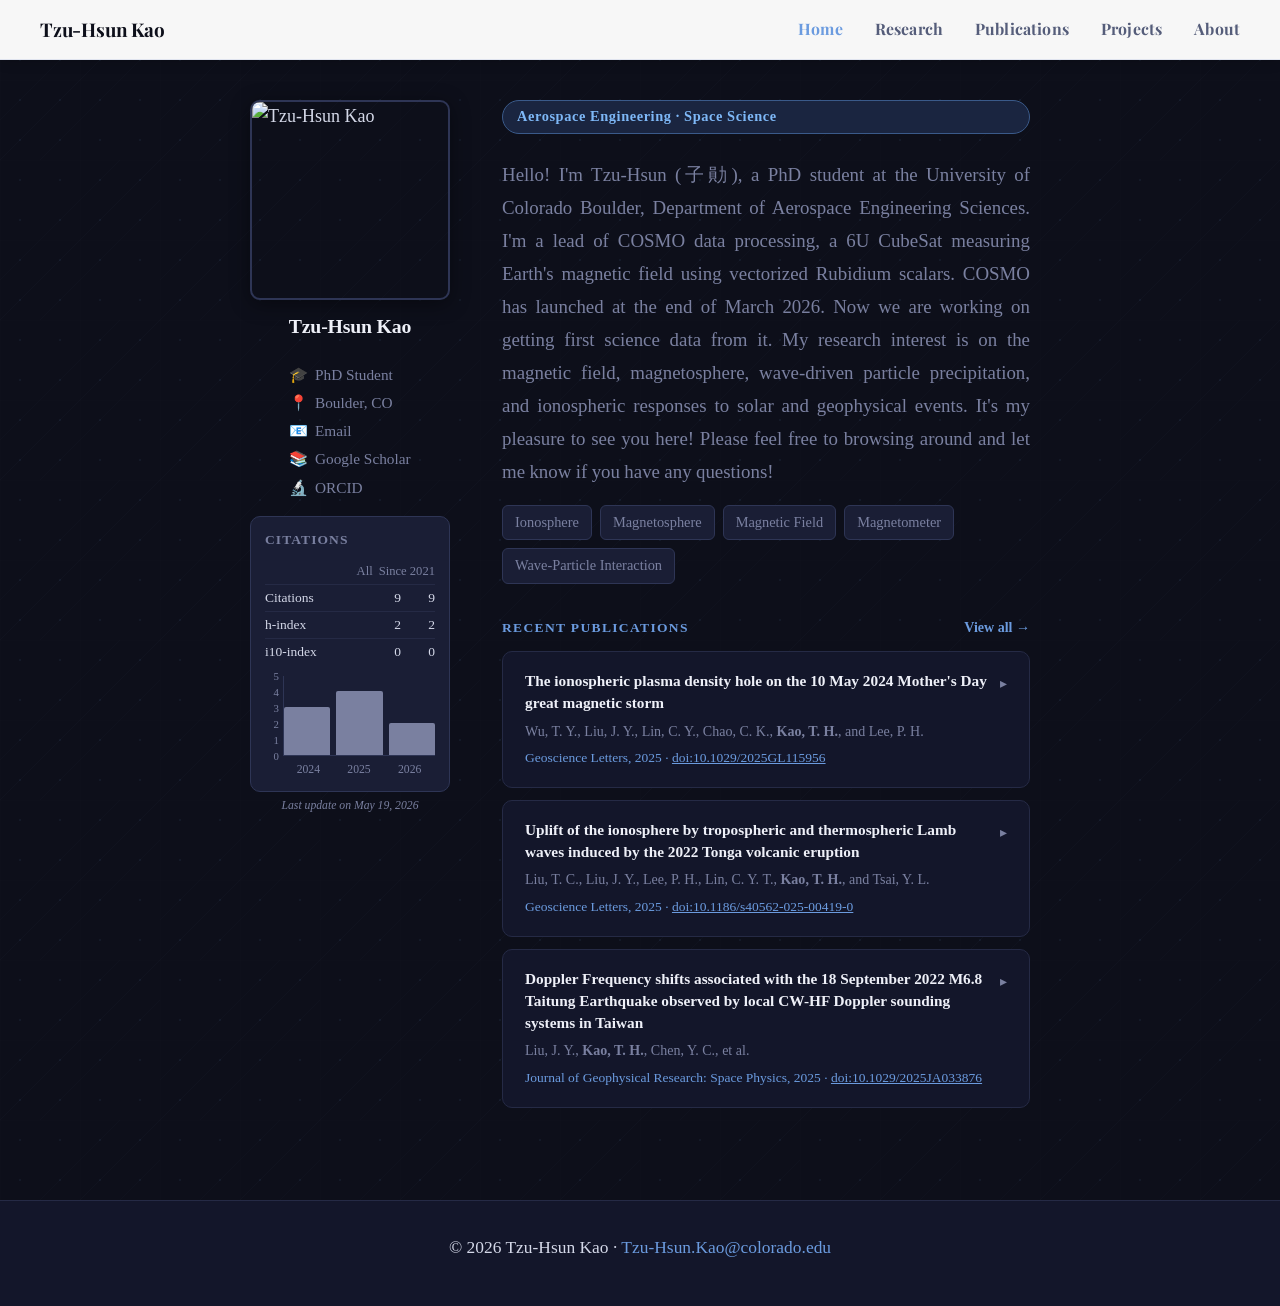
==== index.html @ e04cf37a "Initial website upload" ====
<!DOCTYPE html>
<html lang="en">
<head>
  <meta charset="UTF-8" />
  <meta name="viewport" content="width=device-width, initial-scale=1.0"/>
  <title>Tzu-Hsun Kao — Aerospace Engineering PhD Student</title>
  <link rel="preconnect" href="https://fonts.googleapis.com">
  <link rel="preconnect" href="https://fonts.gstatic.com" crossorigin>
  <link href="https://fonts.googleapis.com/css2?family=Playfair+Display:wght@700&display=swap" rel="stylesheet">
  <link rel="stylesheet" href="style.css" />
</head>
<body>

<nav>
  <a class="nav-logo" href="index.html">Tzu-Hsun Kao</a>
  <ul class="nav-links" id="nav-links">
    <li><a href="index.html" class="active">Home</a></li>
    <li><a href="research.html">Research</a></li>
    <li><a href="publications.html">Publications</a></li>
    <li><a href="projects.html">Projects</a></li>
    <li><a href="about.html">About</a></li>
  </ul>
  <button class="hamburger" id="hamburger" aria-label="Menu">
    <span></span><span></span><span></span>
  </button>
</nav>

<main>
  <section class="home-section">
    <div class="home-layout">
      <!-- Left: photo + name -->
      <div class="home-photo-col">
        <img src="Resources/pic.jpg" alt="Tzu-Hsun Kao" class="home-photo" />
        <h1 class="home-name">Tzu-Hsun Kao</h1>
        <div class="home-meta">
          <p class="home-position"><span class="meta-icon">🎓</span><span>PhD Student</span></p>
          <p class="home-position"><span class="meta-icon">📍</span><span>Boulder, CO</span></p>
          <p class="home-position"><span class="meta-icon">📧</span><a href="mailto:Tzu-Hsun.Kao@colorado.edu">Email</a></p>
          <p class="home-position"><span class="meta-icon">📚</span><a href="https://scholar.google.com.tw/citations?user=jrdIadQAAAAJ&hl=zh-TW&authuser=1" target="_blank">Google Scholar</a></p>
          <p class="home-position"><span class="meta-icon">🔬</span><a href="https://orcid.org/0000-0001-6592-4341" target="_blank">ORCID</a></p>
        </div>
        <!-- Citation stats -->
        <a href="https://scholar.google.com.tw/citations?user=jrdIadQAAAAJ&hl=zh-TW&authuser=1" target="_blank" class="citation-box">
          <div class="citation-title">Citations</div>
          <div class="citation-stats">
            <div class="citation-stat-row citation-header">
              <span></span><span>All</span><span>Since 2021</span>
            </div>
            <div class="citation-stat-row">
              <span>Citations</span><span>9</span><span>9</span>
            </div>
            <div class="citation-stat-row">
              <span>h-index</span><span>2</span><span>2</span>
            </div>
            <div class="citation-stat-row">
              <span>i10-index</span><span>0</span><span>0</span>
            </div>
          </div>
          <div class="citation-chart">
            <div class="citation-chart-inner">
              <!-- Y axis -->
              <div class="citation-yaxis">
                <span>5</span>
                <span>4</span>
                <span>3</span>
                <span>2</span>
                <span>1</span>
                <span>0</span>
              </div>
              <!-- Bars (no year labels inside — they go in the row below) -->
              <div class="citation-bars">
                <div class="citation-bar-wrap">
                  <div class="citation-bar" style="height: 48px;"></div>
                </div>
                <div class="citation-bar-wrap">
                  <div class="citation-bar" style="height: 64px;"></div>
                </div>
                <div class="citation-bar-wrap">
                  <div class="citation-bar" style="height: 32px;"></div>
                </div>
              </div>
            </div>
            <!-- Year labels row, offset to align under bars (not y-axis) -->
            <div class="citation-xlabels">
              <span>2024</span>
              <span>2025</span>
              <span>2026</span>
            </div>
          </div>
        </a>
        <p class="citation-updated">Last update on May 19, 2026</p>
      </div>
      <!-- Left photo col end -->

      <!-- Right: content -->
      <div class="home-content-col">
        <span class="home-tag">Aerospace Engineering · Space Science</span>
        <p class="home-intro">
          Hello! I'm Tzu-Hsun (子勛), a PhD student at the University of Colorado Boulder, Department of Aerospace Engineering Sciences. I'm a lead of COSMO data processing, a 6U CubeSat measuring Earth's magnetic field using vectorized Rubidium scalars. COSMO has launched at the end of March 2026. Now we are working on getting first science data from it. My research interest is on the magnetic field, magnetosphere, wave-driven particle precipitation, and ionospheric responses to solar and geophysical events. It's my pleasure to see you here! Please feel free to browsing around and let me know if you have any questions!
        </p>
        <div class="home-chips">
          <span class="chip">Ionosphere</span>
          <span class="chip">Magnetosphere</span>
          <span class="chip">Magnetic Field</span>
          <span class="chip">Magnetometer</span>
          <span class="chip">Wave-Particle Interaction</span>
        </div>

        <!-- Latest publications -->
        <div class="home-pubs">
          <div class="home-pubs-header">
            <span class="section-label" style="margin:0;">Recent Publications</span>
            <a href="publications.html" class="home-pubs-all">View all →</a>
          </div>
          <details class="pub-item home-pub-item pub-dropdown">
            <summary>
              <div class="pub-summary-content">
                <div class="pub-title">The ionospheric plasma density hole on the 10 May 2024 Mother's Day great magnetic storm</div>
                <div class="pub-authors">Wu, T. Y., Liu, J. Y., Lin, C. Y., Chao, C. K., <strong>Kao, T. H.</strong>, and Lee, P. H.</div>
                <div class="pub-venue">Geoscience Letters, 2025 · <a href="https://doi.org/10.1029/2025GL115956" target="_blank" onclick="event.stopPropagation()">doi:10.1029/2025GL115956</a></div>
              </div>
              <span class="pub-chevron">▸</span>
            </summary>
            <ul class="pub-keypoints">
              <li>FORMOSAT-5 and FORMOSAT-7 observed upward ion velocity at 720 km and downward ion velocity at 550 km altitude inside the plasma hole over the Atlantic Ocean during local midnight.</li>
              <li>The electron density in the hole yields a double-peak structure, with the lower peak at ~440 km and the upper peak at ~760 km altitude.</li>
              <li>The downward and upward ion velocities are likely responsible for creating the double-peak electron density feature observed during this extreme storm (Dst −412 nT).</li>
            </ul>
          </details>

          <details class="pub-item home-pub-item pub-dropdown">
            <summary>
              <div class="pub-summary-content">
                <div class="pub-title">Uplift of the ionosphere by tropospheric and thermospheric Lamb waves induced by the 2022 Tonga volcanic eruption</div>
                <div class="pub-authors">Liu, T. C., Liu, J. Y., Lee, P. H., Lin, C. Y. T., <strong>Kao, T. H.</strong>, and Tsai, Y. L.</div>
                <div class="pub-venue">Geoscience Letters, 2025 · <a href="https://doi.org/10.1186/s40562-025-00419-0" target="_blank" onclick="event.stopPropagation()">doi:10.1186/s40562-025-00419-0</a></div>
              </div>
              <span class="pub-chevron">▸</span>
            </summary>
            <ul class="pub-keypoints">
              <li>Thermospheric Lamb wavefronts propagated at 539 m/s and tropospheric ones at 338 m/s, uplifting the ionosphere by 86–155 km and 50–110 km, respectively.</li>
              <li>The ionospheric uplift significantly increased the Rayleigh–Taylor instability growth rate, resulting in the occurrence of ionospheric spread-F layers.</li>
              <li>The tropospheric Lamb wave was accompanied by distinct near-surface air pressure pulses and sea level fluctuations, while the thermospheric one was not.</li>
            </ul>
          </details>

          <details class="pub-item home-pub-item pub-dropdown">
            <summary>
              <div class="pub-summary-content">
                <div class="pub-title">Doppler Frequency shifts associated with the 18 September 2022 M6.8 Taitung Earthquake observed by local CW-HF Doppler sounding systems in Taiwan</div>
                <div class="pub-authors">Liu, J. Y., <strong>Kao, T. H.</strong>, Chen, Y. C., et al.</div>
                <div class="pub-venue">Journal of Geophysical Research: Space Physics, 2025 · <a href="https://doi.org/10.1029/2025JA033876" target="_blank" onclick="event.stopPropagation()">doi:10.1029/2025JA033876</a></div>
              </div>
              <span class="pub-chevron">▸</span>
            </summary>
            <ul class="pub-keypoints">
              <li>The STIDs from the M6.8 Taitung earthquake propagated upward at approximately the speed of sound, with a horizontal speed of ~1.4 km/s — slower than the 3.2–3.9 km/s observed for distant quakes.</li>
              <li>DFS observations from five sounding frequencies across nine receiving stations confirmed upward propagation with reflection heights of ~160–225 km altitude.</li>
              <li>In the Taiwan vicinity, the total intensity of earthquakes is essential for triggering STIDs, established through analysis of the top nine earthquakes during 2022–2023.</li>
            </ul>
          </details>
        </div>
      </div>
      <!-- Right: content -->
    </div>
  </section>
</main>

<footer>
  <p>© 2026 Tzu-Hsun Kao ·
    <a href="mailto:Tzu-Hsun.Kao@colorado.edu">Tzu-Hsun.Kao@colorado.edu</a>
  </p>
</footer>

<script src="nav.js"></script>
<script>
  // Align meta block's left edge with the "T" in the name
  function alignMeta() {
    const name = document.querySelector('.home-name');
    const meta = document.querySelector('.home-meta');
    if (!name || !meta) return;
    const nameRect = name.getBoundingClientRect();
    const colRect = name.parentElement.getBoundingClientRect();
    // "T" starts at the left edge of the rendered text inside the centered name
    const canvas = document.createElement('canvas');
    const ctx = canvas.getContext('2d');
    const style = getComputedStyle(name);
    ctx.font = `${style.fontWeight} ${style.fontSize} ${style.fontFamily}`;
    const textWidth = ctx.measureText(name.textContent.trim()).width;
    const leftPad = (nameRect.width - textWidth) / 2;
    meta.style.paddingLeft = Math.max(0, leftPad) + 'px';
  }
  window.addEventListener('load', alignMeta);
  window.addEventListener('resize', alignMeta);
</script>
</body>
</html>
---- style.css ----
:root {
  --navy: #0d0f1a;
  --surface: #13162a;
  --surface2: #1a1e35;
  --surface3: #222640;
  --blue: #6b9bdf;
  --blue-dim: #3a5a8a;
  --blue-light: #1a2540;
  --accent: #7eb8f7;
  --text: #d4d8e8;
  --text-bright: #eef0f8;
  --muted: #7a80a0;
  --border: #252a45;
  --border-bright: #2e3555;
  --bg: #0d0f1a;
  --white: #1a1e35;
  --radius: 10px;
  --transition: 0.2s ease;
}

* { box-sizing: border-box; margin: 0; padding: 0; }
html { scroll-behavior: smooth; font-size: 112.5%; /* bumps base from 16px → 18px (~+2pt) */ }

body {
  font-family: Georgia, "Times New Roman", Times, serif;
  color: var(--text);
  background-color: var(--bg);
  background-image: url("data:image/svg+xml,%3Csvg xmlns='http://www.w3.org/2000/svg' width='800' height='800'%3E%3Cdefs%3E%3Cpattern id='grid' width='80' height='80' patternUnits='userSpaceOnUse'%3E%3Cpath d='M 80 0 L 0 0 0 80' fill='none' stroke='%23ffffff' stroke-width='0.3' opacity='0.04'/%3E%3C/pattern%3E%3Cpattern id='diag' width='160' height='160' patternUnits='userSpaceOnUse'%3E%3Cline x1='0' y1='160' x2='160' y2='0' stroke='%236b9bdf' stroke-width='0.4' opacity='0.06'/%3E%3Cline x1='-40' y1='160' x2='120' y2='0' stroke='%236b9bdf' stroke-width='0.4' opacity='0.04'/%3E%3Cline x1='40' y1='160' x2='200' y2='0' stroke='%236b9bdf' stroke-width='0.4' opacity='0.04'/%3E%3C/pattern%3E%3Cpattern id='dots' width='40' height='40' patternUnits='userSpaceOnUse'%3E%3Ccircle cx='20' cy='20' r='0.8' fill='%236b9bdf' opacity='0.15'/%3E%3C/pattern%3E%3C/defs%3E%3Crect width='800' height='800' fill='url(%23grid)'/%3E%3Crect width='800' height='800' fill='url(%23diag)'/%3E%3Crect width='800' height='800' fill='url(%23dots)'/%3E%3C/svg%3E");
  background-size: 800px 800px;
  line-height: 1.65;
}

a { color: var(--blue); }

/* ── Nav ── */
nav {
  position: fixed;
  top: 0; left: 0; right: 0;
  z-index: 100;
  background: rgba(255, 255, 255, 0.97);
  backdrop-filter: blur(14px);
  border-bottom: 1px solid #e0e4ef;
  display: flex;
  align-items: center;
  justify-content: space-between;
  padding: 0 40px;
  height: 60px;
  box-shadow: 0 1px 12px rgba(0,0,0,0.18);
}

.nav-logo {
  font-weight: 700;
  font-size: 1.05rem;
  font-family: "Playfair Display", Georgia, serif;
  color: #0d0f1a;
  text-decoration: none;
  letter-spacing: -0.01em;
}

.nav-links {
  display: flex;
  gap: 32px;
  list-style: none;
}

.nav-links a {
  font-size: 0.88rem;
  font-weight: 700;
  font-family: "Playfair Display", Georgia, serif;
  color: #555d7a;
  text-decoration: none;
  transition: color var(--transition);
  letter-spacing: 0.01em;
}

.nav-links a:hover,
.nav-links a.active { color: var(--blue); }

/* ── Scroll-to-bottom: black nav ── */
nav.nav-dark {
  background: rgba(0, 0, 0, 0.96);
  border-bottom-color: #111;
  box-shadow: 0 1px 12px rgba(0,0,0,0.5);
  transition: background 0.4s ease, border-bottom-color 0.4s ease;
}
nav.nav-dark .nav-logo { color: #ffffff; transition: color 0.4s ease; }
nav.nav-dark .nav-links a { color: #aaaaaa; transition: color 0.4s ease; }
nav.nav-dark .nav-links a:hover,
nav.nav-dark .nav-links a.active { color: var(--accent); }
nav.nav-dark .hamburger span { background: #ffffff; transition: background 0.4s ease; }

nav { transition: background 0.4s ease, border-bottom-color 0.4s ease; }

.hamburger {
  display: none;
  flex-direction: column;
  gap: 5px;
  cursor: pointer;
  background: none;
  border: none;
  padding: 4px;
}
.hamburger span {
  display: block;
  width: 22px; height: 2px;
  background: #0d0f1a;
  border-radius: 2px;
  transition: var(--transition);
}

/* ── Layout ── */
main { padding-top: 60px; }

section {
  min-height: calc(100vh - 60px);
  padding: 80px 40px;
  max-width: 860px;
  margin: 0 auto;
}

.section-label {
  font-size: 0.75rem;
  font-weight: 700;
  text-transform: uppercase;
  letter-spacing: 0.1em;
  color: var(--blue);
  margin-bottom: 10px;
}

h1 {
  font-size: clamp(2rem, 5vw, 3rem);
  font-weight: 800;
  color: var(--text-bright);
  line-height: 1.15;
  letter-spacing: -0.02em;
  margin-bottom: 16px;
}

h2 {
  font-size: 1.6rem;
  font-weight: 700;
  color: var(--text-bright);
  letter-spacing: -0.01em;
  margin-bottom: 8px;
}

h3 {
  font-size: 1rem;
  font-weight: 600;
  color: var(--text-bright);
  margin-bottom: 4px;
}

p {
  color: var(--text);
  font-size: 0.97rem;
  margin-bottom: 12px;
  text-align: justify;
  hyphens: auto;
  -webkit-hyphens: auto;
  word-spacing: -0.02em;
}

/* ── Home ── */
.home-section {
  display: flex;
  flex-direction: column;
  justify-content: center;
  min-height: calc(100vh - 60px);
  padding: 40px 40px 80px;
  max-width: 860px;
  margin: 0 auto;
}

/* ── Home layout: photo left, content right ── */
.home-layout {
  display: flex;
  gap: 52px;
  align-items: flex-start;
}

.home-photo-col {
  display: flex;
  flex-direction: column;
  align-items: center;
  flex-shrink: 0;
  width: 200px;
}

.home-photo {
  width: 200px;
  height: 200px;
  object-fit: cover;
  border-radius: 10px;
  border: 2px solid var(--border-bright);
  box-shadow: 0 4px 20px rgba(0,0,0,0.4);
  display: block;
}

.home-name {
  font-size: 1.1rem;
  font-weight: 800;
  color: var(--text-bright);
  text-align: center;
  margin-top: 14px;
  width: 200px;
  letter-spacing: -0.01em;
  line-height: 1.3;
}

.home-meta {
  display: flex;
  flex-direction: column;
  align-items: flex-start;
  width: 200px;
  margin-top: 6px;
  gap: 3px;
}

.home-position {
  font-size: 0.85rem;
  font-family: Georgia, "Times New Roman", Times, serif;
  color: var(--muted);
  font-weight: normal;
  text-align: left;
  width: 200px;
  margin: 0;
  letter-spacing: normal;
  text-transform: none;
  hyphens: none;
  word-spacing: normal;
  display: flex;
  align-items: center;
  gap: 6px;
}

.meta-icon {
  width: 1.4em;
  text-align: center;
  flex-shrink: 0;
  font-style: normal;
}

/* ── Citation box ── */
.citation-box {
  display: block;
  width: 200px;
  margin-top: 16px;
  background: var(--surface2);
  border: 1px solid var(--border-bright);
  border-radius: var(--radius);
  padding: 12px 14px;
  text-decoration: none;
  transition: border-color var(--transition), box-shadow var(--transition);
}
.citation-box:hover {
  border-color: var(--blue-dim);
  box-shadow: 0 4px 16px rgba(0,0,0,0.3);
}

.citation-title {
  font-size: 0.75rem;
  font-weight: 700;
  text-transform: uppercase;
  letter-spacing: 0.08em;
  color: var(--muted);
  margin-bottom: 8px;
}

.citation-stats {
  width: 100%;
  margin-bottom: 10px;
}

.citation-stat-row {
  display: grid;
  grid-template-columns: 1fr auto auto;
  gap: 6px;
  font-size: 0.75rem;
  font-family: Georgia, serif;
  color: var(--text);
  padding: 2px 0;
  border-bottom: 1px solid var(--border);
}
.citation-stat-row:last-child { border-bottom: none; }

.citation-header {
  color: var(--muted);
  font-size: 0.7rem;
}

.citation-stat-row span:nth-child(2),
.citation-stat-row span:nth-child(3) {
  text-align: right;
  min-width: 28px;
}

.citation-chart { width: 100%; }

/* Chart: y-axis + bars side by side */
.citation-chart-inner {
  display: flex;
  align-items: flex-end; /* both children bottom-align */
  gap: 4px;
}

/* Y-axis: absolutely positioned labels inside a relative wrapper */
.citation-yaxis {
  position: relative;
  width: 14px;
  height: 80px; /* bar area height */
  flex-shrink: 0;
}

.citation-yaxis span {
  position: absolute;
  right: 0;
  font-size: 0.6rem;
  color: var(--muted);
  font-family: Georgia, serif;
  line-height: 1;
  text-align: right;
  transform: translateY(-50%); /* center label on its gridline */
}

/* Place each label at the correct % from bottom:
   bar area = 80px, scale 0–5, each unit = 16px
   top:X% = (5 - value) / 5 * 100% */
.citation-yaxis span:nth-child(1) { top: 0%;   } /* 5 */
.citation-yaxis span:nth-child(2) { top: 20%;  } /* 4 */
.citation-yaxis span:nth-child(3) { top: 40%;  } /* 3 */
.citation-yaxis span:nth-child(4) { top: 60%;  } /* 2 */
.citation-yaxis span:nth-child(5) { top: 80%;  } /* 1 */
.citation-yaxis span:nth-child(6) { top: 100%; } /* 0 */

.citation-bars {
  display: flex;
  align-items: flex-end;
  gap: 6px;
  height: 80px;        /* bar drawing area, no padding */
  flex: 1;
  position: relative;
  border-bottom: 1px solid var(--border-bright);
  border-left: 1px solid var(--border-bright);
  padding-bottom: 0;
}

.citation-bar-wrap {
  display: flex;
  flex-direction: column;
  align-items: center;
  flex: 1;
  height: 100%;
  justify-content: flex-end;
  gap: 4px;
}

.citation-bar {
  width: 100%;
  background: var(--muted);
  border-radius: 2px 2px 0 0;
  transition: background var(--transition);
}
.citation-box:hover .citation-bar { background: var(--blue); }

.citation-bar-wrap span {
  font-size: 0.65rem;
  color: var(--muted);
  font-family: Georgia, serif;
}

/* X-axis year labels row — sits below the chart-inner, offset by y-axis width */
.citation-xlabels {
  display: flex;
  margin-left: 18px; /* y-axis width (14px) + gap (4px) */
  margin-top: 4px;
}
.citation-xlabels span {
  flex: 1;
  text-align: center;
  font-size: 0.65rem;
  color: var(--muted);
  font-family: Georgia, serif;
}

.home-position a {
  color: var(--muted);
  text-decoration: none;
}

.home-position a:hover {
  color: var(--accent);
}

.citation-updated {
  font-size: 0.65rem;
  color: var(--muted);
  text-align: center;
  margin-top: 4px;
  hyphens: none;
  word-spacing: normal;
  font-style: italic;
}

.home-content-col {
  flex: 1;
  display: flex;
  flex-direction: column;
  justify-content: center;
}

.home-tag {
  display: inline-block;
  background: var(--blue-light);
  color: var(--accent);
  font-size: 0.8rem;
  font-weight: 600;
  padding: 4px 14px;
  border-radius: 20px;
  margin-bottom: 24px;
  letter-spacing: 0.04em;
  border: 1px solid var(--blue-dim);
}

.home-intro {
  font-size: 1.05rem;
  color: var(--muted);
  max-width: 780px;
  margin-bottom: 8px;
  line-height: 1.75;
  text-align: justify;
  hyphens: auto;
  -webkit-hyphens: auto;
  word-spacing: -0.02em;
}

.btn-row {
  display: flex;
  gap: 12px;
  flex-wrap: wrap;
}

.btn {
  display: inline-block;
  padding: 10px 22px;
  border-radius: 7px;
  font-size: 0.88rem;
  font-weight: 600;
  text-decoration: none;
  transition: all var(--transition);
  cursor: pointer;
  border: none;
}

.btn-primary {
  background: var(--blue);
  color: #0d0f1a;
}
.btn-primary:hover { background: var(--accent); }

.btn-outline {
  background: transparent;
  color: var(--blue);
  border: 1.5px solid var(--blue-dim);
}
.btn-outline:hover {
  border-color: var(--blue);
  color: var(--accent);
  background: var(--blue-light);
}

.home-chips {
  display: flex;
  flex-wrap: wrap;
  gap: 8px;
  margin-top: 8px;
}

/* Recent publications block on home page */
.home-pubs {
  margin-top: 32px;
}

.home-pubs-header {
  display: flex;
  align-items: center;
  justify-content: space-between;
  margin-bottom: 12px;
}

.home-pubs-all {
  font-size: 0.78rem;
  color: var(--blue);
  text-decoration: none;
  font-weight: 600;
}
.home-pubs-all:hover { color: var(--accent); }

.home-pub-item {
  padding: 12px 16px;
  margin-bottom: 8px;
}

.home-pub-item .pub-title {
  font-size: 0.85rem;
}

.home-pub-item .pub-authors {
  font-size: 0.78rem;
}

.home-pub-item .pub-venue {
  font-size: 0.75rem;
  margin-top: 3px;
}

/* Dropdown publication cards */
.pub-dropdown { cursor: pointer; }

.pub-dropdown summary {
  display: flex;
  align-items: flex-start;
  justify-content: space-between;
  gap: 10px;
  list-style: none;
  cursor: pointer;
}
.pub-dropdown summary::-webkit-details-marker { display: none; }

.pub-summary-content { flex: 1; }

.pub-chevron {
  font-size: 0.75rem;
  color: var(--muted);
  margin-top: 3px;
  flex-shrink: 0;
  transition: transform 0.2s ease;
  display: inline-block;
}

.pub-dropdown[open] .pub-chevron {
  transform: rotate(90deg);
}

.pub-keypoints {
  margin-top: 12px;
  padding-left: 0;
  list-style: none;
  display: flex;
  flex-direction: column;
  gap: 6px;
  border-top: 1px solid var(--border);
  padding-top: 10px;
}

.pub-keypoints li {
  font-size: 0.8rem;
  color: var(--muted);
  padding-left: 14px;
  position: relative;
  line-height: 1.55;
  text-align: left;
  hyphens: none;
  word-spacing: normal;
}

.pub-keypoints li::before {
  content: "·";
  position: absolute;
  left: 3px;
  color: var(--blue);
  font-weight: 700;
}

.pub-ai-note {
  display: block;
  text-align: right;
  font-size: 0.68rem;
  color: var(--muted);
  font-style: italic;
  margin-top: 8px;
  opacity: 0.7;
}

.chip {
  background: var(--surface2);
  border: 1px solid var(--border-bright);
  border-radius: 6px;
  padding: 5px 12px;
  font-size: 0.8rem;
  color: var(--muted);
  font-weight: 500;
  transition: border-color var(--transition), color var(--transition);
}
.chip:hover {
  border-color: var(--blue-dim);
  color: var(--text);
}

/* ── Section intro ── */
.section-intro {
  color: var(--muted);
  font-size: 0.95rem;
  max-width: 780px;
  margin-bottom: 36px;
  line-height: 1.75;
  text-align: justify;
  hyphens: auto;
  -webkit-hyphens: auto;
  word-spacing: -0.02em;
}

/* ── Cards ── */
.card {
  background: var(--surface);
  border: 1px solid var(--border);
  border-radius: var(--radius);
  padding: 22px 24px;
  margin-bottom: 14px;
  transition: box-shadow var(--transition), border-color var(--transition);
}
.card:hover {
  border-color: var(--blue-dim);
  box-shadow: 0 4px 24px rgba(0,0,0,0.35);
}

.card-meta {
  font-size: 0.78rem;
  color: var(--muted);
  margin-bottom: 6px;
  font-weight: 500;
}

.card-tags {
  display: flex;
  flex-wrap: wrap;
  gap: 6px;
  margin-top: 10px;
}

.tag {
  background: var(--blue-light);
  color: var(--blue);
  font-size: 0.74rem;
  font-weight: 600;
  padding: 2px 9px;
  border-radius: 4px;
  border: 1px solid var(--border-bright);
}

/* ── Publications ── */
.pub-item {
  background: var(--surface);
  border: 1px solid var(--border);
  border-radius: var(--radius);
  padding: 18px 22px;
  margin-bottom: 12px;
  transition: box-shadow var(--transition), border-color var(--transition);
}
.pub-item:hover {
  border-color: var(--blue-dim);
  box-shadow: 0 4px 24px rgba(0,0,0,0.35);
}

.pub-title {
  font-size: 0.93rem;
  font-weight: 600;
  color: var(--text-bright);
  margin-bottom: 5px;
  line-height: 1.45;
}

.pub-authors {
  font-size: 0.82rem;
  color: var(--muted);
  margin-bottom: 4px;
}

.pub-venue {
  font-size: 0.8rem;
  color: var(--blue);
  font-weight: 500;
}

.pub-doi {
  font-size: 0.78rem;
  color: var(--muted);
  margin-top: 4px;
}
.pub-doi a { color: var(--blue); text-decoration: none; }
.pub-doi a:hover { text-decoration: underline; color: var(--accent); }

.pub-section-title {
  font-size: 0.82rem;
  font-weight: 700;
  text-transform: uppercase;
  letter-spacing: 0.07em;
  color: var(--muted);
  margin: 28px 0 12px;
  border-bottom: 1px solid var(--border);
  padding-bottom: 8px;
}

/* ── About ── */
.about-grid {
  display: grid;
  grid-template-columns: 160px 1fr;
  gap: 40px;
  align-items: start;
  margin-bottom: 36px;
}

.avatar-placeholder {
  width: 140px;
  height: 140px;
  border-radius: 50%;
  background: var(--surface3);
  display: flex;
  align-items: center;
  justify-content: center;
  font-size: 2.5rem;
  border: 2px solid var(--border-bright);
  box-shadow: 0 0 0 4px var(--surface2);
}

.about-photo {
  width: 160px;
  height: 160px;
  object-fit: cover;
  border-radius: 50%;
  border: 2px solid var(--border-bright);
  box-shadow: 0 0 0 4px var(--surface2);
  flex-shrink: 0;
}

.about-details {
  display: flex;
  flex-direction: column;
  gap: 10px;
  margin-top: 24px;
}

.about-detail {
  display: flex;
  gap: 12px;
  font-size: 0.88rem;
  align-items: flex-start;
  padding: 8px 0;
  border-bottom: 1px solid var(--border);
}
.about-detail:last-child { border-bottom: none; }

.about-detail .label {
  color: var(--muted);
  font-weight: 600;
  min-width: 110px;
  flex-shrink: 0;
}

.about-detail .value { color: var(--text); }

/* ── Timeline ── */
.timeline { margin-bottom: 8px; }

.timeline-item {
  display: flex;
  gap: 16px;
  padding: 14px 0;
  border-bottom: 1px solid var(--border);
}
.timeline-item:last-child { border-bottom: none; }

.timeline-year {
  font-size: 0.78rem;
  color: var(--muted);
  font-weight: 600;
  min-width: 130px;
  flex-shrink: 0;
  padding-top: 2px;
}

.timeline-content h3 { margin-bottom: 2px; }

.timeline-content p {
  font-size: 0.85rem;
  color: var(--muted);
  margin: 0;
}

/* ── Awards ── */
.award-item {
  display: flex;
  justify-content: space-between;
  align-items: baseline;
  padding: 10px 0;
  border-bottom: 1px solid var(--border);
  gap: 16px;
}
.award-item:last-child { border-bottom: none; }
.award-name { font-size: 0.88rem; color: var(--text); }
.award-year { font-size: 0.78rem; color: var(--muted); font-weight: 600; white-space: nowrap; }

/* ── Footer ── */
footer {
  text-align: center;
  padding: 32px 20px;
  font-size: 0.8rem;
  color: var(--muted);
  border-top: 1px solid var(--border);
  background: var(--surface);
}
footer p {
  text-align: center;
  hyphens: none;
  word-spacing: normal;
}
footer a { color: var(--blue); text-decoration: none; }
footer a:hover { color: var(--accent); }

/* ── Mobile ── */
@media (max-width: 640px) {
  nav { padding: 0 20px; }
  .nav-links {
    display: none;
    flex-direction: column;
    position: absolute;
    top: 60px; left: 0; right: 0;
    background: rgba(255, 255, 255, 0.98);
    border-bottom: 1px solid #e0e4ef;
    padding: 16px 20px;
    gap: 16px;
  }
  .nav-links.open { display: flex; }
  .hamburger { display: flex; }
  section, .home-section { padding: 60px 20px; }
  .home-layout { flex-direction: column; align-items: center; gap: 32px; }
  .home-photo-col { width: 160px; }
  .home-photo { width: 160px; height: 160px; }
  .home-name { width: 160px; font-size: 1rem; }
  .home-meta { width: 160px; }
  .home-position { width: 160px; }
  .about-grid { grid-template-columns: 1fr; }
  .avatar-placeholder, .about-photo { margin: 0 auto; }
  .timeline-item { flex-direction: column; gap: 4px; }
  .award-item { flex-direction: column; gap: 2px; }
}
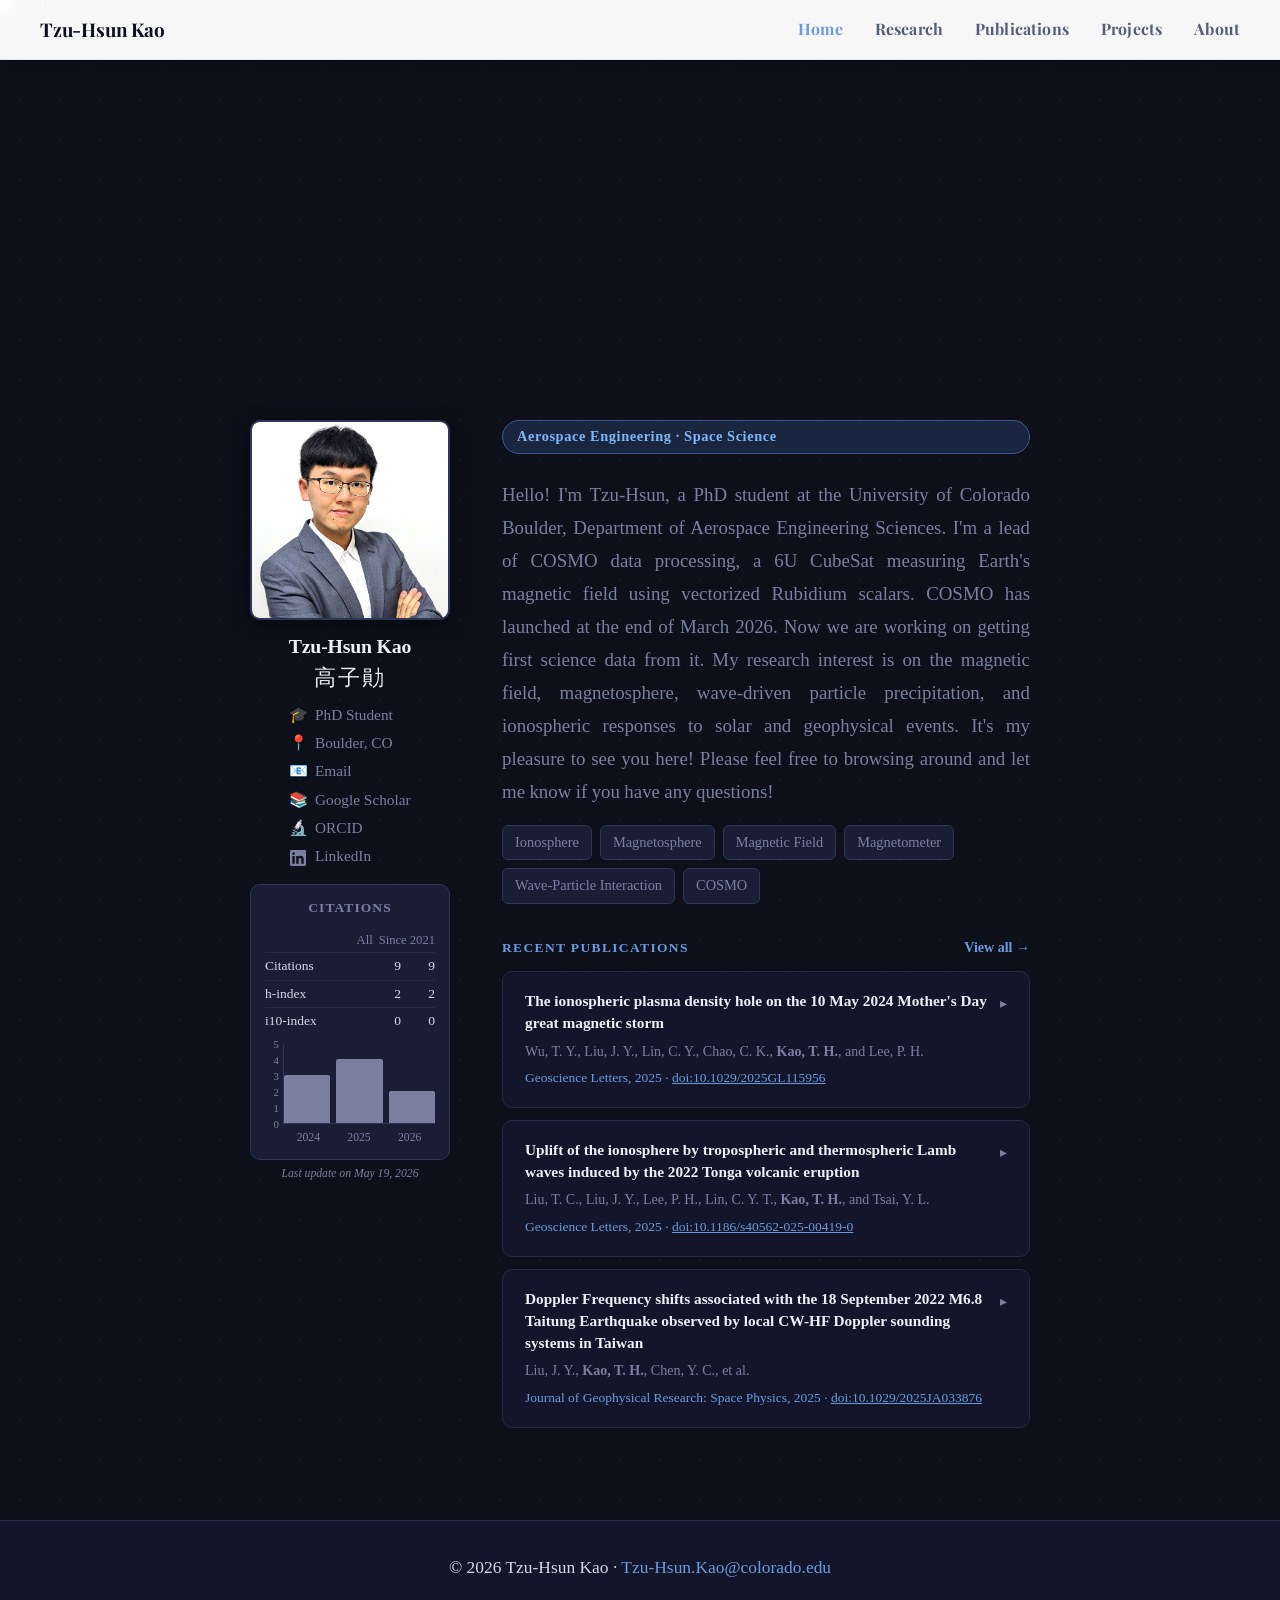
==== commit 01d7005e: "Updated HTML tabs" ====
--- a/index.html
+++ b/index.html
@@ -25,6 +25,10 @@
   </button>
 </nav>
 
+<div class="site-banner">
+  <img src="Resources/Banner/Gemini_Generated_Image_etsgr1etsgr1etsg.png" alt="Banner" />
+</div>
+
 <main>
   <section class="home-section">
     <div class="home-layout">
@@ -32,12 +36,14 @@
       <div class="home-photo-col">
         <img src="Resources/pic.jpg" alt="Tzu-Hsun Kao" class="home-photo" />
         <h1 class="home-name">Tzu-Hsun Kao</h1>
+        <p class="home-name-zh">高子勛</p>
         <div class="home-meta">
           <p class="home-position"><span class="meta-icon">🎓</span><span>PhD Student</span></p>
           <p class="home-position"><span class="meta-icon">📍</span><span>Boulder, CO</span></p>
           <p class="home-position"><span class="meta-icon">📧</span><a href="mailto:Tzu-Hsun.Kao@colorado.edu">Email</a></p>
           <p class="home-position"><span class="meta-icon">📚</span><a href="https://scholar.google.com.tw/citations?user=jrdIadQAAAAJ&hl=zh-TW&authuser=1" target="_blank">Google Scholar</a></p>
           <p class="home-position"><span class="meta-icon">🔬</span><a href="https://orcid.org/0000-0001-6592-4341" target="_blank">ORCID</a></p>
+          <p class="home-position"><span class="meta-icon"><svg xmlns="http://www.w3.org/2000/svg" viewBox="0 0 24 24" width="16" height="16" fill="currentColor" style="vertical-align:middle;"><path d="M20.447 20.452h-3.554v-5.569c0-1.328-.027-3.037-1.852-3.037-1.853 0-2.136 1.445-2.136 2.939v5.667H9.351V9h3.414v1.561h.046c.477-.9 1.637-1.85 3.37-1.85 3.601 0 4.267 2.37 4.267 5.455v6.286zM5.337 7.433a2.062 2.062 0 0 1-2.063-2.065 2.064 2.064 0 1 1 2.063 2.065zm1.782 13.019H3.555V9h3.564v11.452zM22.225 0H1.771C.792 0 0 .774 0 1.729v20.542C0 23.227.792 24 1.771 24h20.451C23.2 24 24 23.227 24 22.271V1.729C24 .774 23.2 0 22.222 0h.003z"/></svg></span><a href="https://www.linkedin.com/in/peterthkao/" target="_blank">LinkedIn</a></p>
         </div>
         <!-- Citation stats -->
         <a href="https://scholar.google.com.tw/citations?user=jrdIadQAAAAJ&hl=zh-TW&authuser=1" target="_blank" class="citation-box">
@@ -94,16 +100,17 @@
 
       <!-- Right: content -->
       <div class="home-content-col">
-        <span class="home-tag">Aerospace Engineering · Space Science</span>
-        <p class="home-intro">
+        <span class="home-tag" id="home-tag">Aerospace Engineering · Space Science</span>
+        <p class="home-intro" id="home-description">
           Hello! I'm Tzu-Hsun (子勛), a PhD student at the University of Colorado Boulder, Department of Aerospace Engineering Sciences. I'm a lead of COSMO data processing, a 6U CubeSat measuring Earth's magnetic field using vectorized Rubidium scalars. COSMO has launched at the end of March 2026. Now we are working on getting first science data from it. My research interest is on the magnetic field, magnetosphere, wave-driven particle precipitation, and ionospheric responses to solar and geophysical events. It's my pleasure to see you here! Please feel free to browsing around and let me know if you have any questions!
         </p>
-        <div class="home-chips">
+        <div class="home-chips" id="home-chips">
           <span class="chip">Ionosphere</span>
           <span class="chip">Magnetosphere</span>
           <span class="chip">Magnetic Field</span>
           <span class="chip">Magnetometer</span>
           <span class="chip">Wave-Particle Interaction</span>
+          <span class="chip">COSMO</span>
         </div>
 
         <!-- Latest publications -->
@@ -174,6 +181,35 @@
 
 <script src="nav.js"></script>
 <script>
+  // ── Home content loader ──────────────────────────────────────────
+  // Edit Input/home-tag.txt        → top tag line
+  // Edit Input/home-description.txt → intro paragraph
+  // Edit Input/home-keywords.txt   → keyword chips (pipe-separated)
+  // ──────────────────────────────────────────────────────────────────
+  async function loadHomeContent() {
+    async function loadText(file) {
+      const r = await fetch(file);
+      if (!r.ok) return null;
+      return (await r.text()).trim();
+    }
+
+    const [tag, desc, keywords] = await Promise.all([
+      loadText('Input/home-tag.txt'),
+      loadText('Input/home-description.txt'),
+      loadText('Input/home-keywords.txt'),
+    ]);
+
+    if (tag) document.getElementById('home-tag').textContent = tag;
+    if (desc) document.getElementById('home-description').textContent = desc;
+    if (keywords) {
+      const chips = document.getElementById('home-chips');
+      chips.innerHTML = keywords.split('|').map(k =>
+        `<span class="chip">${k.trim()}</span>`
+      ).join('');
+    }
+  }
+  loadHomeContent();
+
   // Align meta block's left edge with the "T" in the name
   function alignMeta() {
     const name = document.querySelector('.home-name');
--- a/style.css
+++ b/style.css
@@ -161,6 +161,22 @@
   word-spacing: -0.02em;
 }
 
+
+/* ── Banner ── */
+.site-banner {
+  width: 100%;
+  max-height: 320px;
+  overflow: hidden;
+  line-height: 0;
+}
+.site-banner img {
+  width: 100%;
+  height: 320px;
+  object-fit: cover;
+  object-position: center;
+  display: block;
+}
+
 /* ── Home ── */
 .home-section {
   display: flex;
@@ -203,9 +219,19 @@
   color: var(--text-bright);
   text-align: center;
   margin-top: 14px;
+  margin-bottom: 0;
   width: 200px;
   letter-spacing: -0.01em;
   line-height: 1.3;
+}
+.home-name-zh {
+  text-align: center;
+  font-size: 1.22rem;
+  color: var(--text-bright);
+  letter-spacing: 0.1em;
+  margin-top: 0;
+  margin-bottom: 0;
+  width: 200px;
 }
 
 .home-meta {
@@ -265,6 +291,7 @@
   letter-spacing: 0.08em;
   color: var(--muted);
   margin-bottom: 8px;
+  text-align: center;
 }
 
 .citation-stats {
@@ -597,6 +624,34 @@
   color: var(--text);
 }
 
+/* ── Research cards with illustration ── */
+.research-card {
+  display: flex;
+  gap: 24px;
+  align-items: flex-start;
+}
+
+.research-illustration {
+  flex-shrink: 0;
+  width: 160px;
+  border-radius: 8px;
+  overflow: hidden;
+  border: 1px solid var(--border-bright);
+}
+
+.research-illustration svg {
+  display: block;
+  width: 100%;
+  height: auto;
+}
+
+.research-text { flex: 1; }
+
+@media (max-width: 640px) {
+  .research-card { flex-direction: column; }
+  .research-illustration { width: 100%; }
+}
+
 /* ── Section intro ── */
 .section-intro {
   color: var(--muted);
@@ -758,6 +813,24 @@
 }
 
 .about-detail .value { color: var(--text); }
+
+/* ── CV Download Button ── */
+.cv-download-btn {
+  display: inline-block;
+  padding: 10px 28px;
+  background: var(--blue-dim);
+  color: #ffffff;
+  border: 1px solid var(--blue-dim);
+  border-radius: var(--radius);
+  font-size: 0.9rem;
+  font-family: Georgia, serif;
+  text-decoration: none;
+  transition: background var(--transition), color var(--transition);
+}
+.cv-download-btn:hover {
+  background: var(--blue);
+  color: var(--navy);
+}
 
 /* ── Timeline ── */
 .timeline { margin-bottom: 8px; }
